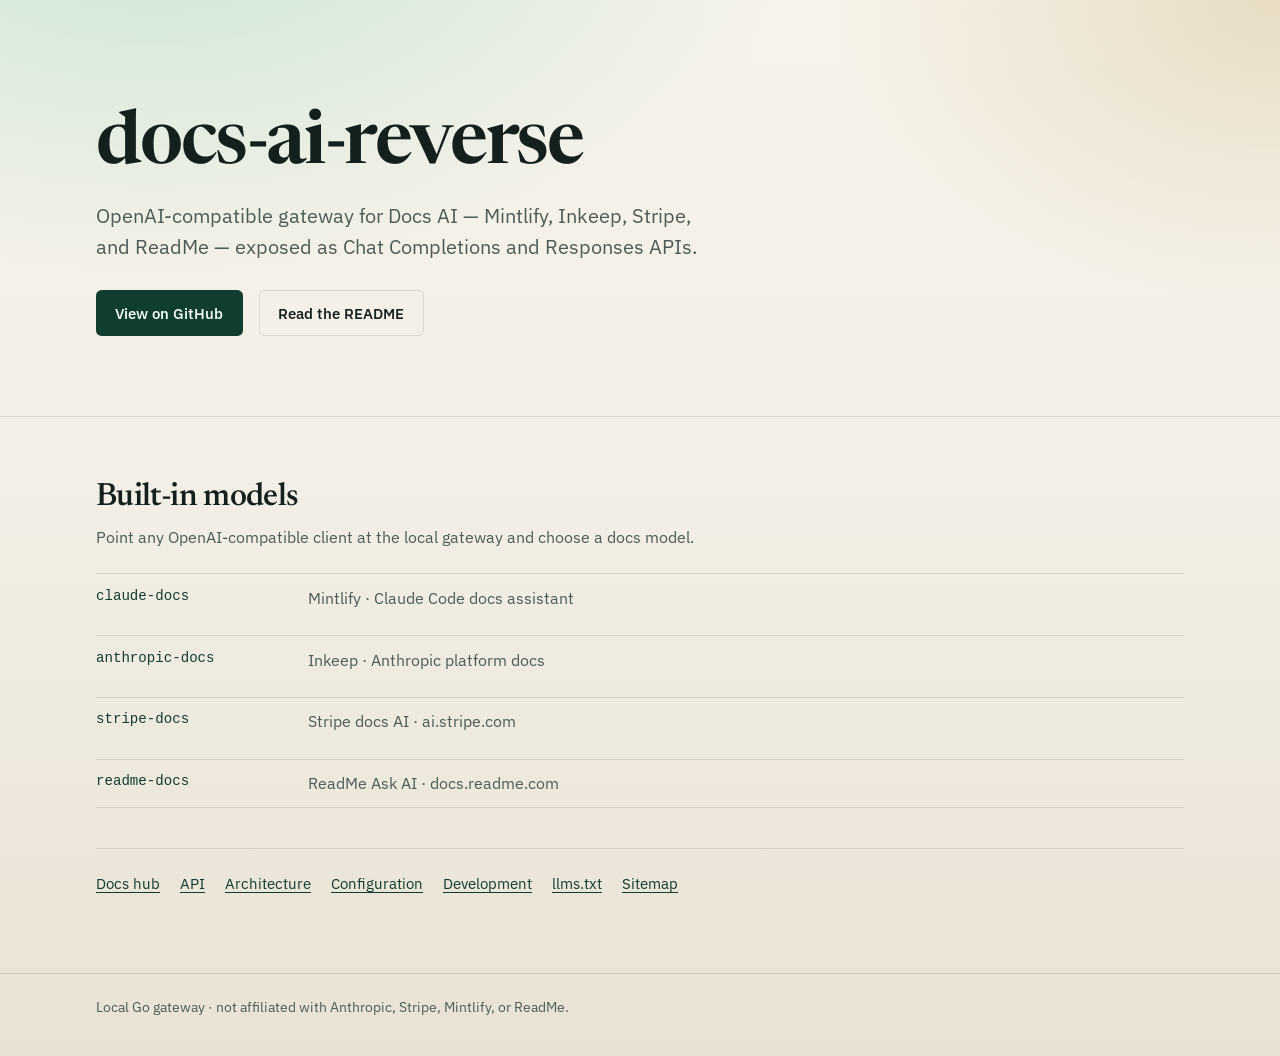
==== docs/index.html @ 97ad99f6 "Add GitHub Pages site and project SEO discovery assets. Co-authored-by: Cursor <cursoragent@cursor.c" ====
<!DOCTYPE html>
<html lang="en">
<head>
  <meta charset="utf-8" />
  <meta name="viewport" content="width=device-width, initial-scale=1" />
  <title>docs-ai-reverse — OpenAI-Compatible Docs AI Gateway</title>
  <meta name="description" content="OpenAI-compatible gateway that adapts Mintlify, Inkeep, Stripe, and ReadMe Docs AI into Chat Completions and Responses APIs. Go-based local reverse proxy for Claude, Anthropic, Stripe, and ReadMe documentation assistants." />
  <meta name="keywords" content="OpenAI compatible, Docs AI, Mintlify, Inkeep, Stripe docs, ReadMe Ask AI, Claude docs, Anthropic docs, Chat Completions, Responses API, LLM gateway, Go reverse proxy" />
  <meta name="author" content="6Kmfi6HP" />
  <meta name="robots" content="index,follow,max-image-preview:large" />
  <link rel="canonical" href="https://6kmfi6hp.github.io/docs-ai-reverse/" />

  <meta property="og:type" content="website" />
  <meta property="og:site_name" content="docs-ai-reverse" />
  <meta property="og:title" content="docs-ai-reverse — OpenAI-Compatible Docs AI Gateway" />
  <meta property="og:description" content="Adapt Mintlify, Inkeep, Stripe, and ReadMe Docs AI into OpenAI Chat Completions / Responses APIs." />
  <meta property="og:url" content="https://6kmfi6hp.github.io/docs-ai-reverse/" />
  <meta property="og:locale" content="en_US" />
  <meta property="og:locale:alternate" content="zh_CN" />
  <meta property="og:image" content="https://opengraph.githubassets.com/1/6Kmfi6HP/docs-ai-reverse" />

  <meta name="twitter:card" content="summary_large_image" />
  <meta name="twitter:title" content="docs-ai-reverse — OpenAI-Compatible Docs AI Gateway" />
  <meta name="twitter:description" content="Local Go gateway: Mintlify / Inkeep / Stripe / ReadMe Docs AI → OpenAI-compatible APIs." />
  <meta name="twitter:image" content="https://opengraph.githubassets.com/1/6Kmfi6HP/docs-ai-reverse" />

  <link rel="alternate" hreflang="en" href="https://6kmfi6hp.github.io/docs-ai-reverse/" />
  <link rel="alternate" hreflang="zh" href="https://github.com/6Kmfi6HP/docs-ai-reverse/blob/main/README.md" />
  <link rel="alternate" type="text/plain" title="llms.txt" href="https://github.com/6Kmfi6HP/docs-ai-reverse/blob/main/llms.txt" />
  <link rel="sitemap" type="application/xml" href="./sitemap.xml" />

  <script type="application/ld+json">
  {
    "@context": "https://schema.org",
    "@type": "SoftwareApplication",
    "name": "docs-ai-reverse",
    "applicationCategory": "DeveloperApplication",
    "operatingSystem": "Cross-platform",
    "description": "OpenAI-compatible gateway that adapts Mintlify, Inkeep, Stripe, and ReadMe Docs AI into Chat Completions and Responses APIs.",
    "url": "https://6kmfi6hp.github.io/docs-ai-reverse/",
    "codeRepository": "https://github.com/6Kmfi6HP/docs-ai-reverse",
    "programmingLanguage": "Go",
    "author": {
      "@type": "Person",
      "name": "6Kmfi6HP",
      "url": "https://github.com/6Kmfi6HP"
    },
    "offers": {
      "@type": "Offer",
      "price": "0",
      "priceCurrency": "USD"
    },
    "keywords": [
      "OpenAI compatible",
      "Docs AI",
      "Mintlify",
      "Inkeep",
      "Stripe",
      "ReadMe",
      "gateway",
      "LLM"
    ]
  }
  </script>

  <link rel="preconnect" href="https://fonts.googleapis.com" />
  <link rel="preconnect" href="https://fonts.gstatic.com" crossorigin />
  <link href="https://fonts.googleapis.com/css2?family=IBM+Plex+Sans:wght@400;500;600&family=Newsreader:opsz,wght@6..72,500;6..72,600&display=swap" rel="stylesheet" />

  <style>
    :root {
      --ink: #14201c;
      --muted: #4a5c54;
      --paper: #f3efe6;
      --leaf: #1f6b4f;
      --leaf-deep: #0f3d2e;
      --glow: #c8e6d4;
      --line: rgba(20, 32, 28, 0.12);
      --max: 68rem;
    }

    * { box-sizing: border-box; }
    html { scroll-behavior: smooth; }
    body {
      margin: 0;
      color: var(--ink);
      font-family: "IBM Plex Sans", sans-serif;
      background:
        radial-gradient(1200px 700px at 12% -10%, var(--glow), transparent 55%),
        radial-gradient(900px 600px at 100% 0%, #e8dcc4, transparent 50%),
        linear-gradient(180deg, #f7f3ea 0%, var(--paper) 45%, #e9e2d4 100%);
      min-height: 100vh;
    }

    a { color: var(--leaf-deep); text-underline-offset: 0.18em; }
    a:hover { color: var(--leaf); }

    .wrap {
      width: min(100% - 2.5rem, var(--max));
      margin-inline: auto;
    }

    header.hero {
      padding: clamp(3.5rem, 10vw, 7rem) 0 clamp(3rem, 7vw, 5rem);
      border-bottom: 1px solid var(--line);
      animation: rise 700ms ease-out both;
    }

    .brand {
      font-family: "Newsreader", Georgia, serif;
      font-size: clamp(2.6rem, 7vw, 4.6rem);
      font-weight: 600;
      letter-spacing: -0.03em;
      line-height: 0.95;
      margin: 0 0 1.1rem;
    }

    .lede {
      max-width: 38rem;
      font-size: clamp(1.05rem, 2.2vw, 1.25rem);
      line-height: 1.55;
      color: var(--muted);
      margin: 0 0 1.75rem;
    }

    .cta {
      display: flex;
      flex-wrap: wrap;
      gap: 0.75rem 1rem;
    }

    .btn {
      display: inline-flex;
      align-items: center;
      justify-content: center;
      padding: 0.75rem 1.15rem;
      border-radius: 0.35rem;
      text-decoration: none;
      font-weight: 550;
      font-size: 0.95rem;
      border: 1px solid transparent;
      transition: transform 160ms ease, background 160ms ease, border-color 160ms ease;
    }
    .btn:hover { transform: translateY(-1px); }
    .btn-primary {
      background: var(--leaf-deep);
      color: #f5faf7;
    }
    .btn-primary:hover { background: var(--leaf); color: #fff; }
    .btn-ghost {
      background: transparent;
      border-color: var(--line);
      color: var(--ink);
    }

    main {
      padding: clamp(2.5rem, 6vw, 4rem) 0 5rem;
      animation: rise 900ms ease-out 120ms both;
    }

    h2 {
      font-family: "Newsreader", Georgia, serif;
      font-size: clamp(1.5rem, 3vw, 2rem);
      font-weight: 550;
      margin: 0 0 0.75rem;
      letter-spacing: -0.02em;
    }

    .section-copy {
      color: var(--muted);
      max-width: 40rem;
      line-height: 1.55;
      margin: 0 0 1.5rem;
    }

    .models {
      display: grid;
      gap: 0.85rem;
      margin: 0;
      padding: 0;
      list-style: none;
    }
    .models li {
      display: grid;
      grid-template-columns: minmax(9rem, 12rem) 1fr;
      gap: 0.75rem 1.25rem;
      padding: 0.85rem 0;
      border-top: 1px solid var(--line);
      font-size: 0.98rem;
    }
    .models li:last-child { border-bottom: 1px solid var(--line); }
    .models code {
      font-family: ui-monospace, SFMono-Regular, Menlo, Consolas, monospace;
      font-size: 0.9em;
      color: var(--leaf-deep);
    }
    .models span { color: var(--muted); }

    .links {
      display: flex;
      flex-wrap: wrap;
      gap: 0.65rem 1.25rem;
      margin-top: 2.5rem;
      padding-top: 1.5rem;
      border-top: 1px solid var(--line);
      font-size: 0.95rem;
    }

    footer {
      border-top: 1px solid var(--line);
      padding: 1.5rem 0 2.5rem;
      color: var(--muted);
      font-size: 0.88rem;
      animation: rise 1000ms ease-out 200ms both;
    }

    @keyframes rise {
      from { opacity: 0; transform: translateY(12px); }
      to { opacity: 1; transform: translateY(0); }
    }

    @media (max-width: 640px) {
      .models li {
        grid-template-columns: 1fr;
        gap: 0.25rem;
      }
    }
  </style>
</head>
<body>
  <header class="hero">
    <div class="wrap">
      <h1 class="brand">docs-ai-reverse</h1>
      <p class="lede">
        OpenAI-compatible gateway for Docs AI — Mintlify, Inkeep, Stripe, and ReadMe —
        exposed as Chat Completions and Responses APIs.
      </p>
      <div class="cta">
        <a class="btn btn-primary" href="https://github.com/6Kmfi6HP/docs-ai-reverse">View on GitHub</a>
        <a class="btn btn-ghost" href="https://github.com/6Kmfi6HP/docs-ai-reverse/blob/main/README.md">Read the README</a>
      </div>
    </div>
  </header>

  <main>
    <div class="wrap">
      <h2>Built-in models</h2>
      <p class="section-copy">
        Point any OpenAI-compatible client at the local gateway and choose a docs model.
      </p>
      <ul class="models">
        <li><code>claude-docs</code><span>Mintlify · Claude Code docs assistant</span></li>
        <li><code>anthropic-docs</code><span>Inkeep · Anthropic platform docs</span></li>
        <li><code>stripe-docs</code><span>Stripe docs AI · ai.stripe.com</span></li>
        <li><code>readme-docs</code><span>ReadMe Ask AI · docs.readme.com</span></li>
      </ul>

      <nav class="links" aria-label="Documentation">
        <a href="./index.md">Docs hub</a>
        <a href="./api.md">API</a>
        <a href="./architecture.md">Architecture</a>
        <a href="./configuration.md">Configuration</a>
        <a href="./development.md">Development</a>
        <a href="./llms.txt">llms.txt</a>
        <a href="./sitemap.xml">Sitemap</a>
      </nav>
    </div>
  </main>

  <footer>
    <div class="wrap">
      Local Go gateway · not affiliated with Anthropic, Stripe, Mintlify, or ReadMe.
    </div>
  </footer>
</body>
</html>
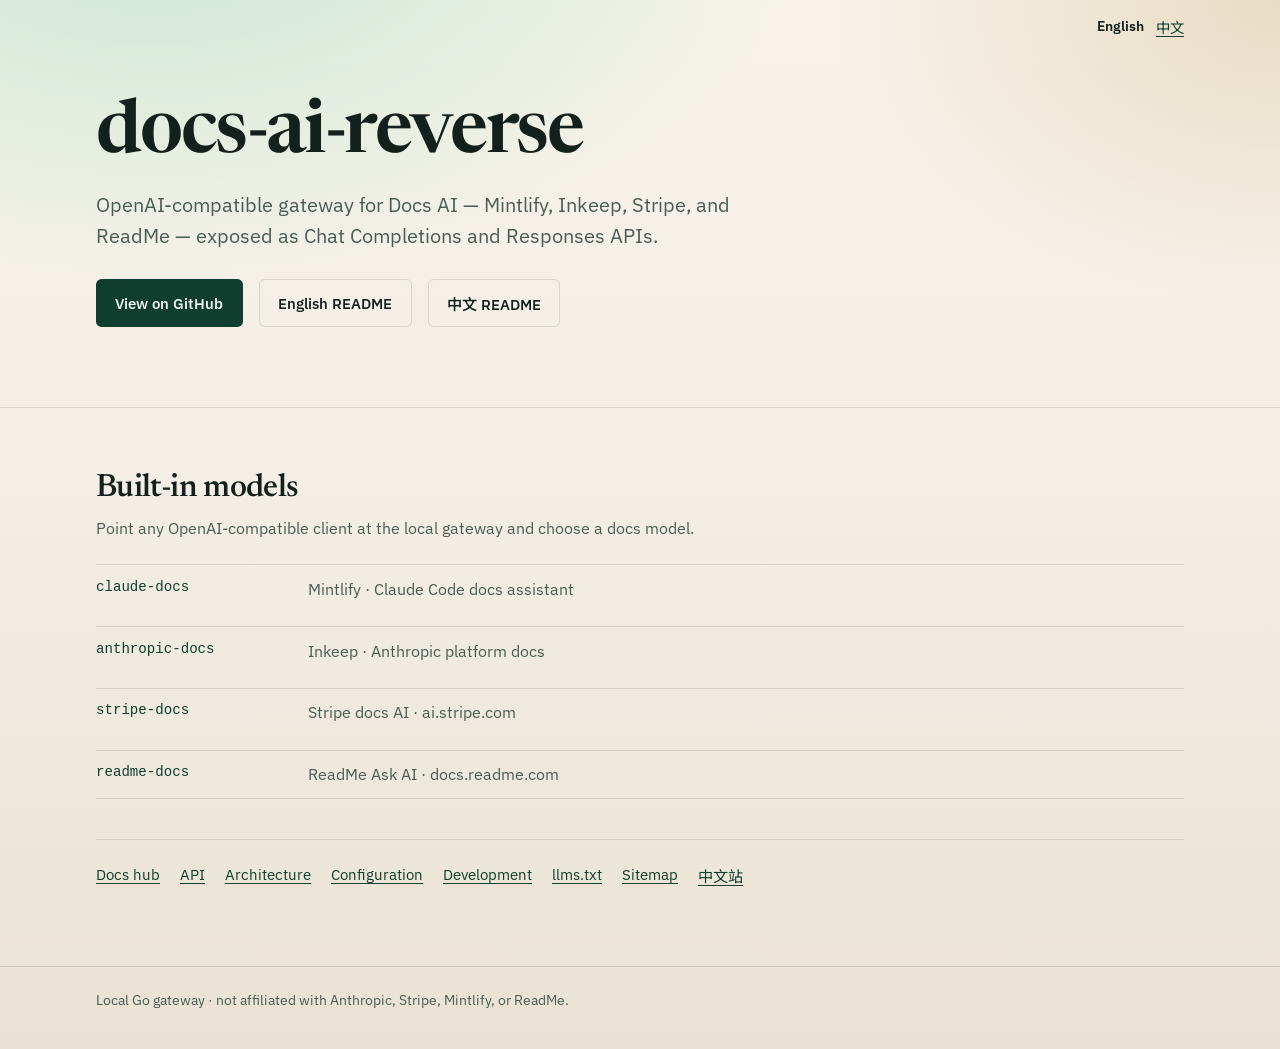
==== commit 393c2a9c: "Add bilingual EN/ZH SEO surfaces and refresh GitHub discovery metadata. Co-authored-by: Cursor <curs" ====
--- a/docs/index.html
+++ b/docs/index.html
@@ -4,8 +4,8 @@
   <meta charset="utf-8" />
   <meta name="viewport" content="width=device-width, initial-scale=1" />
   <title>docs-ai-reverse — OpenAI-Compatible Docs AI Gateway</title>
-  <meta name="description" content="OpenAI-compatible gateway that adapts Mintlify, Inkeep, Stripe, and ReadMe Docs AI into Chat Completions and Responses APIs. Go-based local reverse proxy for Claude, Anthropic, Stripe, and ReadMe documentation assistants." />
-  <meta name="keywords" content="OpenAI compatible, Docs AI, Mintlify, Inkeep, Stripe docs, ReadMe Ask AI, Claude docs, Anthropic docs, Chat Completions, Responses API, LLM gateway, Go reverse proxy" />
+  <meta name="description" content="OpenAI-compatible Docs AI gateway: adapt Mintlify, Inkeep, Stripe, and ReadMe into Chat Completions / Responses APIs. Local Go reverse proxy for Claude, Anthropic, Stripe, and ReadMe docs assistants." />
+  <meta name="keywords" content="OpenAI compatible, Docs AI gateway, Mintlify, Inkeep, Stripe docs AI, ReadMe Ask AI, Claude docs, Anthropic docs, Chat Completions, Responses API, LLM gateway, Go" />
   <meta name="author" content="6Kmfi6HP" />
   <meta name="robots" content="index,follow,max-image-preview:large" />
   <link rel="canonical" href="https://6kmfi6hp.github.io/docs-ai-reverse/" />
@@ -25,209 +25,53 @@
   <meta name="twitter:image" content="https://opengraph.githubassets.com/1/6Kmfi6HP/docs-ai-reverse" />
 
   <link rel="alternate" hreflang="en" href="https://6kmfi6hp.github.io/docs-ai-reverse/" />
-  <link rel="alternate" hreflang="zh" href="https://github.com/6Kmfi6HP/docs-ai-reverse/blob/main/README.md" />
-  <link rel="alternate" type="text/plain" title="llms.txt" href="https://github.com/6Kmfi6HP/docs-ai-reverse/blob/main/llms.txt" />
+  <link rel="alternate" hreflang="zh-CN" href="https://6kmfi6hp.github.io/docs-ai-reverse/zh.html" />
+  <link rel="alternate" hreflang="x-default" href="https://6kmfi6hp.github.io/docs-ai-reverse/" />
+  <link rel="alternate" type="text/plain" title="llms.txt" href="./llms.txt" />
   <link rel="sitemap" type="application/xml" href="./sitemap.xml" />
+  <link rel="stylesheet" href="./styles.css" />
 
   <script type="application/ld+json">
   {
     "@context": "https://schema.org",
-    "@type": "SoftwareApplication",
-    "name": "docs-ai-reverse",
-    "applicationCategory": "DeveloperApplication",
-    "operatingSystem": "Cross-platform",
-    "description": "OpenAI-compatible gateway that adapts Mintlify, Inkeep, Stripe, and ReadMe Docs AI into Chat Completions and Responses APIs.",
-    "url": "https://6kmfi6hp.github.io/docs-ai-reverse/",
-    "codeRepository": "https://github.com/6Kmfi6HP/docs-ai-reverse",
-    "programmingLanguage": "Go",
-    "author": {
-      "@type": "Person",
-      "name": "6Kmfi6HP",
-      "url": "https://github.com/6Kmfi6HP"
-    },
-    "offers": {
-      "@type": "Offer",
-      "price": "0",
-      "priceCurrency": "USD"
-    },
-    "keywords": [
-      "OpenAI compatible",
-      "Docs AI",
-      "Mintlify",
-      "Inkeep",
-      "Stripe",
-      "ReadMe",
-      "gateway",
-      "LLM"
+    "@graph": [
+      {
+        "@type": "SoftwareApplication",
+        "name": "docs-ai-reverse",
+        "inLanguage": ["en", "zh-CN"],
+        "applicationCategory": "DeveloperApplication",
+        "operatingSystem": "Cross-platform",
+        "description": "OpenAI-compatible gateway that adapts Mintlify, Inkeep, Stripe, and ReadMe Docs AI into Chat Completions and Responses APIs.",
+        "url": "https://6kmfi6hp.github.io/docs-ai-reverse/",
+        "codeRepository": "https://github.com/6Kmfi6HP/docs-ai-reverse",
+        "programmingLanguage": "Go",
+        "author": {"@type": "Person", "name": "6Kmfi6HP", "url": "https://github.com/6Kmfi6HP"},
+        "offers": {"@type": "Offer", "price": "0", "priceCurrency": "USD"},
+        "keywords": ["OpenAI compatible", "Docs AI", "Mintlify", "Inkeep", "Stripe", "ReadMe", "gateway", "LLM", "文档 AI", "OpenAI 兼容网关"]
+      },
+      {
+        "@type": "WebSite",
+        "name": "docs-ai-reverse",
+        "url": "https://6kmfi6hp.github.io/docs-ai-reverse/",
+        "inLanguage": ["en", "zh-CN"],
+        "description": "Bilingual project site for the OpenAI-compatible Docs AI gateway."
+      }
     ]
   }
   </script>
 
   <link rel="preconnect" href="https://fonts.googleapis.com" />
   <link rel="preconnect" href="https://fonts.gstatic.com" crossorigin />
-  <link href="https://fonts.googleapis.com/css2?family=IBM+Plex+Sans:wght@400;500;600&family=Newsreader:opsz,wght@6..72,500;6..72,600&display=swap" rel="stylesheet" />
-
-  <style>
-    :root {
-      --ink: #14201c;
-      --muted: #4a5c54;
-      --paper: #f3efe6;
-      --leaf: #1f6b4f;
-      --leaf-deep: #0f3d2e;
-      --glow: #c8e6d4;
-      --line: rgba(20, 32, 28, 0.12);
-      --max: 68rem;
-    }
-
-    * { box-sizing: border-box; }
-    html { scroll-behavior: smooth; }
-    body {
-      margin: 0;
-      color: var(--ink);
-      font-family: "IBM Plex Sans", sans-serif;
-      background:
-        radial-gradient(1200px 700px at 12% -10%, var(--glow), transparent 55%),
-        radial-gradient(900px 600px at 100% 0%, #e8dcc4, transparent 50%),
-        linear-gradient(180deg, #f7f3ea 0%, var(--paper) 45%, #e9e2d4 100%);
-      min-height: 100vh;
-    }
-
-    a { color: var(--leaf-deep); text-underline-offset: 0.18em; }
-    a:hover { color: var(--leaf); }
-
-    .wrap {
-      width: min(100% - 2.5rem, var(--max));
-      margin-inline: auto;
-    }
-
-    header.hero {
-      padding: clamp(3.5rem, 10vw, 7rem) 0 clamp(3rem, 7vw, 5rem);
-      border-bottom: 1px solid var(--line);
-      animation: rise 700ms ease-out both;
-    }
-
-    .brand {
-      font-family: "Newsreader", Georgia, serif;
-      font-size: clamp(2.6rem, 7vw, 4.6rem);
-      font-weight: 600;
-      letter-spacing: -0.03em;
-      line-height: 0.95;
-      margin: 0 0 1.1rem;
-    }
-
-    .lede {
-      max-width: 38rem;
-      font-size: clamp(1.05rem, 2.2vw, 1.25rem);
-      line-height: 1.55;
-      color: var(--muted);
-      margin: 0 0 1.75rem;
-    }
-
-    .cta {
-      display: flex;
-      flex-wrap: wrap;
-      gap: 0.75rem 1rem;
-    }
-
-    .btn {
-      display: inline-flex;
-      align-items: center;
-      justify-content: center;
-      padding: 0.75rem 1.15rem;
-      border-radius: 0.35rem;
-      text-decoration: none;
-      font-weight: 550;
-      font-size: 0.95rem;
-      border: 1px solid transparent;
-      transition: transform 160ms ease, background 160ms ease, border-color 160ms ease;
-    }
-    .btn:hover { transform: translateY(-1px); }
-    .btn-primary {
-      background: var(--leaf-deep);
-      color: #f5faf7;
-    }
-    .btn-primary:hover { background: var(--leaf); color: #fff; }
-    .btn-ghost {
-      background: transparent;
-      border-color: var(--line);
-      color: var(--ink);
-    }
-
-    main {
-      padding: clamp(2.5rem, 6vw, 4rem) 0 5rem;
-      animation: rise 900ms ease-out 120ms both;
-    }
-
-    h2 {
-      font-family: "Newsreader", Georgia, serif;
-      font-size: clamp(1.5rem, 3vw, 2rem);
-      font-weight: 550;
-      margin: 0 0 0.75rem;
-      letter-spacing: -0.02em;
-    }
-
-    .section-copy {
-      color: var(--muted);
-      max-width: 40rem;
-      line-height: 1.55;
-      margin: 0 0 1.5rem;
-    }
-
-    .models {
-      display: grid;
-      gap: 0.85rem;
-      margin: 0;
-      padding: 0;
-      list-style: none;
-    }
-    .models li {
-      display: grid;
-      grid-template-columns: minmax(9rem, 12rem) 1fr;
-      gap: 0.75rem 1.25rem;
-      padding: 0.85rem 0;
-      border-top: 1px solid var(--line);
-      font-size: 0.98rem;
-    }
-    .models li:last-child { border-bottom: 1px solid var(--line); }
-    .models code {
-      font-family: ui-monospace, SFMono-Regular, Menlo, Consolas, monospace;
-      font-size: 0.9em;
-      color: var(--leaf-deep);
-    }
-    .models span { color: var(--muted); }
-
-    .links {
-      display: flex;
-      flex-wrap: wrap;
-      gap: 0.65rem 1.25rem;
-      margin-top: 2.5rem;
-      padding-top: 1.5rem;
-      border-top: 1px solid var(--line);
-      font-size: 0.95rem;
-    }
-
-    footer {
-      border-top: 1px solid var(--line);
-      padding: 1.5rem 0 2.5rem;
-      color: var(--muted);
-      font-size: 0.88rem;
-      animation: rise 1000ms ease-out 200ms both;
-    }
-
-    @keyframes rise {
-      from { opacity: 0; transform: translateY(12px); }
-      to { opacity: 1; transform: translateY(0); }
-    }
-
-    @media (max-width: 640px) {
-      .models li {
-        grid-template-columns: 1fr;
-        gap: 0.25rem;
-      }
-    }
-  </style>
+  <link href="https://fonts.googleapis.com/css2?family=IBM+Plex+Sans:wght@400;500;600&family=Newsreader:opsz,wght@6..72,500;6..72,600&family=Noto+Sans+SC:wght@400;500;600&family=Noto+Serif+SC:wght@500;600&display=swap" rel="stylesheet" />
 </head>
 <body>
+  <div class="wrap">
+    <nav class="lang" aria-label="Language">
+      <a href="./" aria-current="page">English</a>
+      <a href="./zh.html" lang="zh-CN">中文</a>
+    </nav>
+  </div>
+
   <header class="hero">
     <div class="wrap">
       <h1 class="brand">docs-ai-reverse</h1>
@@ -237,7 +81,8 @@
       </p>
       <div class="cta">
         <a class="btn btn-primary" href="https://github.com/6Kmfi6HP/docs-ai-reverse">View on GitHub</a>
-        <a class="btn btn-ghost" href="https://github.com/6Kmfi6HP/docs-ai-reverse/blob/main/README.md">Read the README</a>
+        <a class="btn btn-ghost" href="https://github.com/6Kmfi6HP/docs-ai-reverse/blob/main/README.en.md">English README</a>
+        <a class="btn btn-ghost" href="https://github.com/6Kmfi6HP/docs-ai-reverse/blob/main/README.md">中文 README</a>
       </div>
     </div>
   </header>
@@ -263,6 +108,7 @@
         <a href="./development.md">Development</a>
         <a href="./llms.txt">llms.txt</a>
         <a href="./sitemap.xml">Sitemap</a>
+        <a href="./zh.html" lang="zh-CN">中文站</a>
       </nav>
     </div>
   </main>
--- a/docs/styles.css
+++ b/docs/styles.css
@@ -0,0 +1,170 @@
+:root {
+  --ink: #14201c;
+  --muted: #4a5c54;
+  --paper: #f3efe6;
+  --leaf: #1f6b4f;
+  --leaf-deep: #0f3d2e;
+  --glow: #c8e6d4;
+  --line: rgba(20, 32, 28, 0.12);
+  --max: 68rem;
+}
+
+* { box-sizing: border-box; }
+html { scroll-behavior: smooth; }
+body {
+  margin: 0;
+  color: var(--ink);
+  font-family: "IBM Plex Sans", "Noto Sans SC", sans-serif;
+  background:
+    radial-gradient(1200px 700px at 12% -10%, var(--glow), transparent 55%),
+    radial-gradient(900px 600px at 100% 0%, #e8dcc4, transparent 50%),
+    linear-gradient(180deg, #f7f3ea 0%, var(--paper) 45%, #e9e2d4 100%);
+  min-height: 100vh;
+}
+
+a { color: var(--leaf-deep); text-underline-offset: 0.18em; }
+a:hover { color: var(--leaf); }
+
+.wrap {
+  width: min(100% - 2.5rem, var(--max));
+  margin-inline: auto;
+}
+
+.lang {
+  display: flex;
+  justify-content: flex-end;
+  gap: 0.75rem;
+  padding: 1rem 0 0;
+  font-size: 0.9rem;
+}
+.lang a[aria-current="page"] {
+  color: var(--ink);
+  font-weight: 600;
+  text-decoration: none;
+}
+
+header.hero {
+  padding: clamp(2rem, 6vw, 4rem) 0 clamp(3rem, 7vw, 5rem);
+  border-bottom: 1px solid var(--line);
+  animation: rise 700ms ease-out both;
+}
+
+.brand {
+  font-family: "Newsreader", "Noto Serif SC", Georgia, serif;
+  font-size: clamp(2.6rem, 7vw, 4.6rem);
+  font-weight: 600;
+  letter-spacing: -0.03em;
+  line-height: 0.95;
+  margin: 0 0 1.1rem;
+}
+
+.lede {
+  max-width: 40rem;
+  font-size: clamp(1.05rem, 2.2vw, 1.25rem);
+  line-height: 1.55;
+  color: var(--muted);
+  margin: 0 0 1.75rem;
+}
+
+.cta {
+  display: flex;
+  flex-wrap: wrap;
+  gap: 0.75rem 1rem;
+}
+
+.btn {
+  display: inline-flex;
+  align-items: center;
+  justify-content: center;
+  padding: 0.75rem 1.15rem;
+  border-radius: 0.35rem;
+  text-decoration: none;
+  font-weight: 550;
+  font-size: 0.95rem;
+  border: 1px solid transparent;
+  transition: transform 160ms ease, background 160ms ease, border-color 160ms ease;
+}
+.btn:hover { transform: translateY(-1px); }
+.btn-primary {
+  background: var(--leaf-deep);
+  color: #f5faf7;
+}
+.btn-primary:hover { background: var(--leaf); color: #fff; }
+.btn-ghost {
+  background: transparent;
+  border-color: var(--line);
+  color: var(--ink);
+}
+
+main {
+  padding: clamp(2.5rem, 6vw, 4rem) 0 5rem;
+  animation: rise 900ms ease-out 120ms both;
+}
+
+h2 {
+  font-family: "Newsreader", "Noto Serif SC", Georgia, serif;
+  font-size: clamp(1.5rem, 3vw, 2rem);
+  font-weight: 550;
+  margin: 0 0 0.75rem;
+  letter-spacing: -0.02em;
+}
+
+.section-copy {
+  color: var(--muted);
+  max-width: 40rem;
+  line-height: 1.55;
+  margin: 0 0 1.5rem;
+}
+
+.models {
+  display: grid;
+  gap: 0.85rem;
+  margin: 0;
+  padding: 0;
+  list-style: none;
+}
+.models li {
+  display: grid;
+  grid-template-columns: minmax(9rem, 12rem) 1fr;
+  gap: 0.75rem 1.25rem;
+  padding: 0.85rem 0;
+  border-top: 1px solid var(--line);
+  font-size: 0.98rem;
+}
+.models li:last-child { border-bottom: 1px solid var(--line); }
+.models code {
+  font-family: ui-monospace, SFMono-Regular, Menlo, Consolas, monospace;
+  font-size: 0.9em;
+  color: var(--leaf-deep);
+}
+.models span { color: var(--muted); }
+
+.links {
+  display: flex;
+  flex-wrap: wrap;
+  gap: 0.65rem 1.25rem;
+  margin-top: 2.5rem;
+  padding-top: 1.5rem;
+  border-top: 1px solid var(--line);
+  font-size: 0.95rem;
+}
+
+footer {
+  border-top: 1px solid var(--line);
+  padding: 1.5rem 0 2.5rem;
+  color: var(--muted);
+  font-size: 0.88rem;
+  animation: rise 1000ms ease-out 200ms both;
+}
+
+@keyframes rise {
+  from { opacity: 0; transform: translateY(12px); }
+  to { opacity: 1; transform: translateY(0); }
+}
+
+@media (max-width: 640px) {
+  .models li {
+    grid-template-columns: 1fr;
+    gap: 0.25rem;
+  }
+}
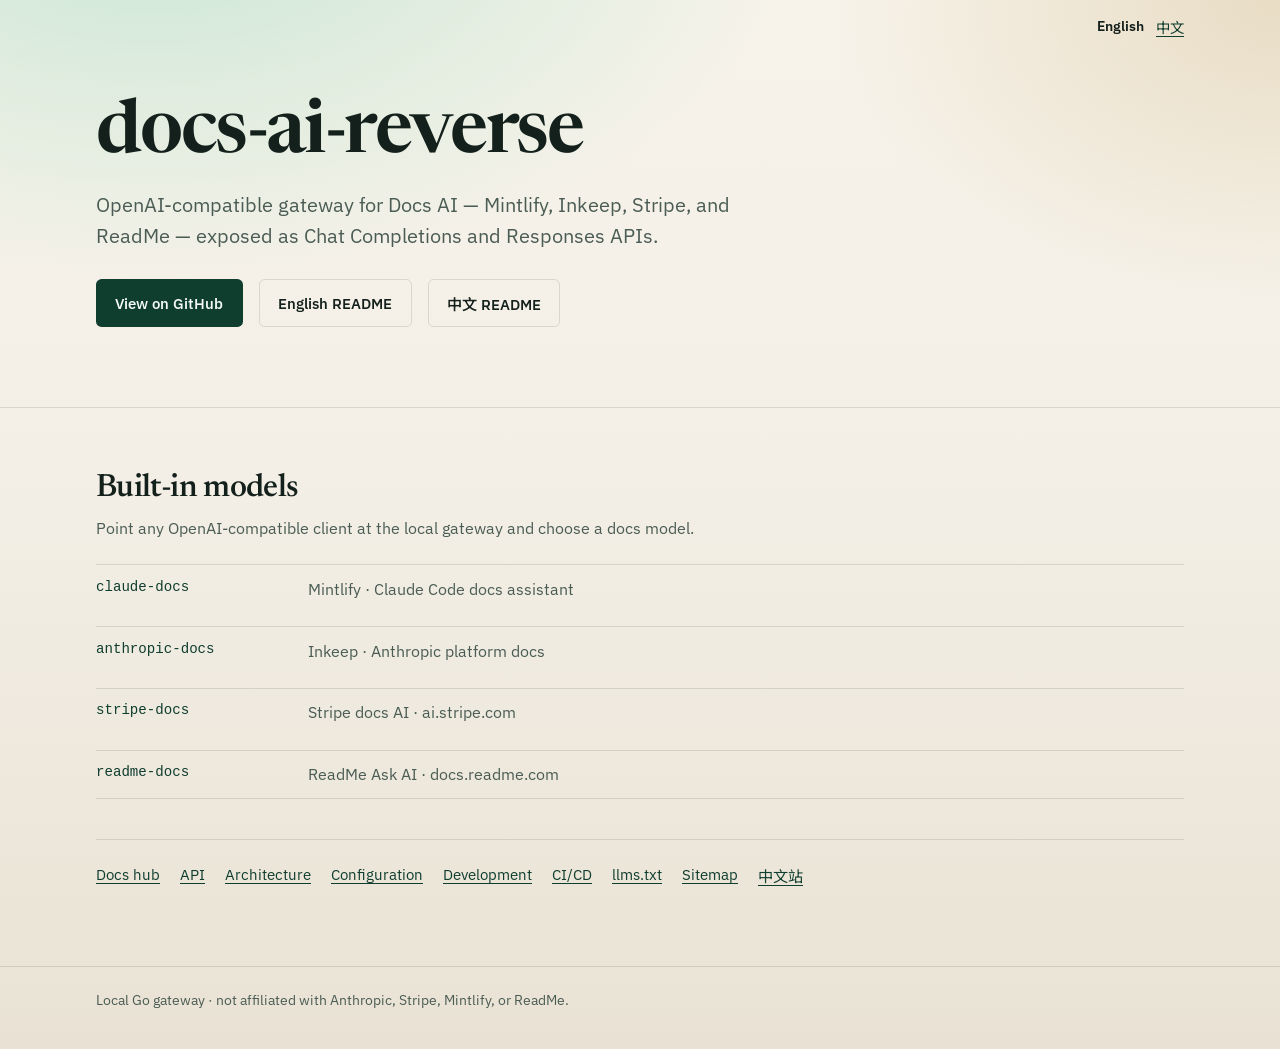
==== commit 91aa27bc: "Add GitHub Actions CI/CD for SemVer releases and GHCR images. Enable automated testing on main/PRs a" ====
--- a/docs/index.html
+++ b/docs/index.html
@@ -106,6 +106,7 @@
         <a href="./architecture.md">Architecture</a>
         <a href="./configuration.md">Configuration</a>
         <a href="./development.md">Development</a>
+        <a href="./ci-cd.md">CI/CD</a>
         <a href="./llms.txt">llms.txt</a>
         <a href="./sitemap.xml">Sitemap</a>
         <a href="./zh.html" lang="zh-CN">中文站</a>
